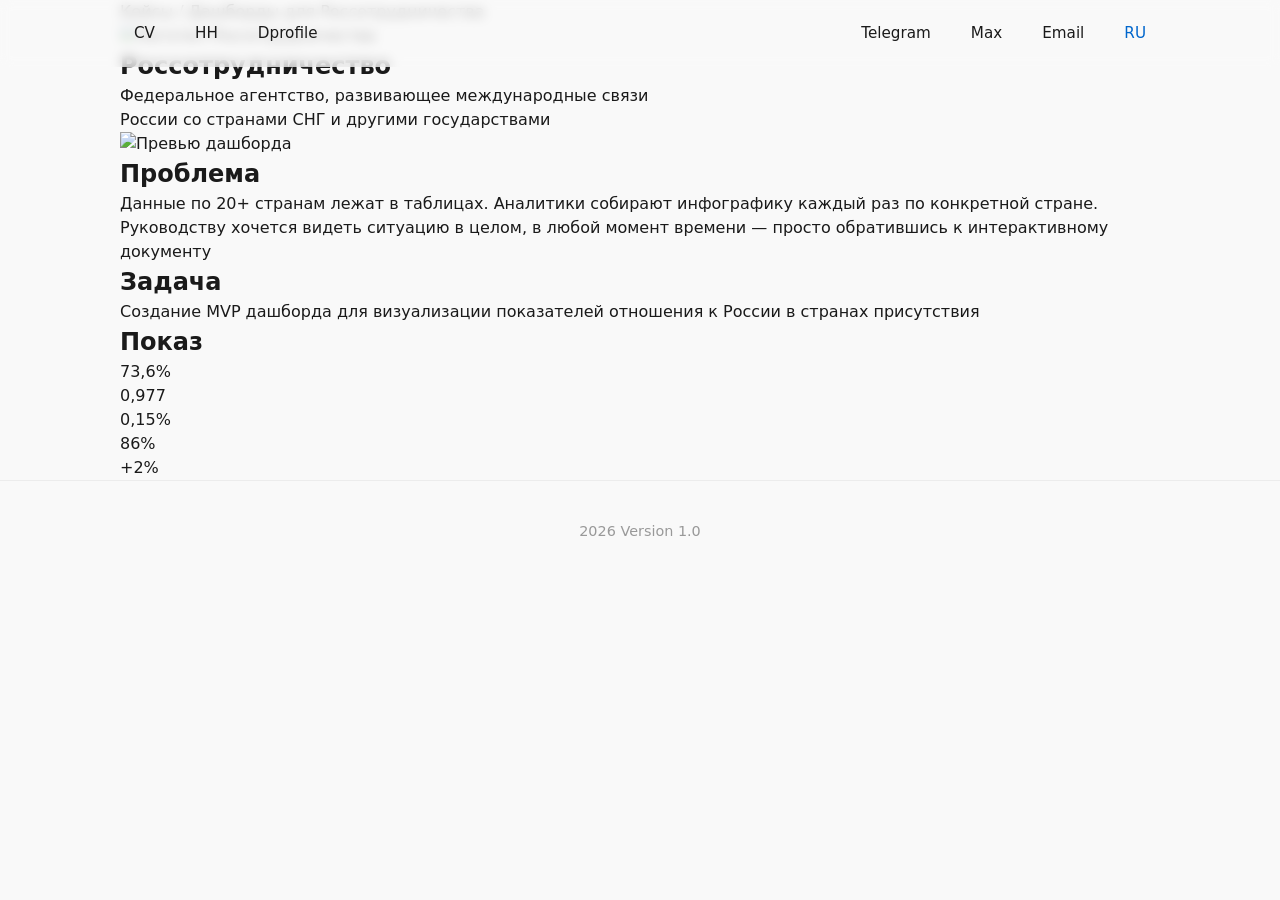
==== case-dashboards.html @ 43d0f0e2 "Add files via upload" ====
<!DOCTYPE html>
<html lang="ru">
<head>
    <meta charset="UTF-8" />
    <meta name="viewport" content="width=device-width, initial-scale=1.0" />
    <title>Дашборды для Россотрудничества · Кейс</title>
    <link rel="stylesheet" href="style.css" />
</head>
<body>

    <!-- ===== HEADER (такой же, как на главной) ===== -->
    <header class="header" id="header">
        <div class="header-inner">
            <div class="header-left">
                <button class="lang-toggle-mobile" id="langToggleMobile">RU</button>
                <nav class="nav-left">
                    <a href="#" class="nav-link" data-action="cv">CV</a>
                    <a href="#" class="nav-link" data-action="hh">HH</a>
                    <a href="#" class="nav-link" data-action="dprofile">Dprofile</a>
                </nav>
            </div>
            <div class="header-right">
                <nav class="nav-right">
                    <a href="#" class="nav-link" data-action="telegram">Telegram</a>
                    <a href="#" class="nav-link" data-action="max">Max</a>
                    <a href="#" class="nav-link" data-action="email">Email</a>
                    <button class="lang-toggle" id="langToggle">RU</button>
                </nav>
                <button class="hamburger" id="hamburger" aria-label="Меню">
                    <img src="images/menu-icon.svg" alt="Открыть меню" />
                </button>
            </div>
        </div>
    </header>

    <!-- ===== МОБИЛЬНОЕ МЕНЮ (копия с главной) ===== -->
    <div class="mobile-menu" id="mobileMenu">
        <div class="mobile-menu-inner">
            <button class="mobile-close" id="mobileClose">
                <img src="images/close-icon.svg" alt="Закрыть меню" />
            </button>
            <nav class="mobile-nav">
                <a href="#" class="mobile-nav-link" data-action="cv">CV</a>
                <a href="#" class="mobile-nav-link" data-action="hh">HH</a>
                <a href="#" class="mobile-nav-link" data-action="dprofile">Dprofile</a>
                <a href="#" class="mobile-nav-link" data-action="telegram">Telegram</a>
                <a href="#" class="mobile-nav-link" data-action="max">Max</a>
                <a href="#" class="mobile-nav-link" data-action="email">Email</a>
            </nav>
        </div>
    </div>

    <!-- ===== ОСНОВНОЙ КОНТЕНТ ===== -->
    <main class="case-main">
        <div class="container">

            <!-- Хлебные крошки -->
            <nav class="breadcrumbs">
                <a href="index.html" class="breadcrumb-link">Кейсы</a>
                <span class="breadcrumb-separator"> / </span>
                <span class="breadcrumb-current">Дашборды для Россотрудничества</span>
            </nav>

            <!-- Блок 1: Россотрудничество (логотип + описание) -->
            <section class="case-block case-block-intro">
                <div class="case-intro-grid">
                    <div class="case-logo">
                        <img src="images/rs-logo.png" alt="Логотип Россотрудничества" />
                    </div>
                    <div class="case-intro-text">
                        <h2 class="case-block-title">Россотрудничество</h2>
                        <p class="case-block-text">
                            Федеральное агентство, развивающее международные связи<br />
                            России со странами СНГ и другими государствами
                        </p>
                    </div>
                </div>
                <div class="case-intro-image">
                    <img src="images/dashboard-preview.png" alt="Превью дашборда" />
                </div>
            </section>

            <!-- Блок 2: Проблема -->
            <section class="case-block">
                <h2 class="case-block-title">Проблема</h2>
                <p class="case-block-text">
                    Данные по 20+ странам лежат в таблицах. Аналитики собирают инфографику каждый раз по конкретной стране.<br />
                    Руководству хочется видеть ситуацию в целом, в любой момент времени — просто обратившись к интерактивному документу
                </p>
            </section>

            <!-- Блок 3: Задача -->
            <section class="case-block">
                <h2 class="case-block-title">Задача</h2>
                <p class="case-block-text">
                    Создание MVP дашборда для визуализации показателей отношения к России в странах присутствия
                </p>
            </section>

            <!-- Блок 4: Показ (цифры) -->
            <section class="case-block case-block-stats">
                <h2 class="case-block-title">Показ</h2>
                <div class="stats-grid">
                    <div class="stat-item">
                        <span class="stat-value">73,6%</span>
                    </div>
                    <div class="stat-item">
                        <span class="stat-value">0,977</span>
                    </div>
                    <div class="stat-item">
                        <span class="stat-value">0,15%</span>
                    </div>
                    <div class="stat-item">
                        <span class="stat-value">86%</span>
                    </div>
                    <div class="stat-item">
                        <span class="stat-value">+2%</span>
                    </div>
                </div>
            </section>

        </div>
    </main>

    <!-- ===== FOOTER (такой же) ===== -->
    <footer class="footer">
        <div class="container">
            <p class="footer-text">2026 Version 1.0</p>
        </div>
    </footer>

    <script src="script.js"></script>
</body>
</html>
---- style.css ----
/* ===== RESET & BASE ===== */
*,
*::before,
*::after {
    margin: 0;
    padding: 0;
    box-sizing: border-box;
}

body {
    font-family: system-ui, -apple-system, 'Segoe UI', Roboto, 'Helvetica Neue', sans-serif;
    background-color: #F9F9F9;
    color: #1a1a1a;
    line-height: 1.5;
}

img {
    display: block;
    max-width: 100%;
    height: auto;
}

a {
    text-decoration: none;
    color: inherit;
}

button {
    background: none;
    border: none;
    cursor: pointer;
    font: inherit;
}

.container {
    max-width: 1440px;
    margin: 0 auto;
    padding: 0 120px;
}

/* ===== HEADER ===== */
.header {
    position: fixed;
    top: 0;
    left: 0;
    right: 0;
    z-index: 1000;
    background: rgba(249, 249, 249, 0.7);
    backdrop-filter: blur(6px);
    -webkit-backdrop-filter: blur(6px);
    padding: 16px 0;
    transition: transform 0.3s ease, background 0.2s;
    transform: translateY(0);
}

.header.hidden {
    transform: translateY(-100%);
}

.header-inner {
    max-width: 1440px;
    margin: 0 auto;
    padding: 0 120px;
    display: flex;
    justify-content: space-between;
    align-items: center;
}

.header-left,
.header-right {
    display: flex;
    align-items: center;
    gap: 32px;
}

/* Убираем brand, оставляем только nav */
.nav-left,
.nav-right {
    display: flex;
    align-items: center;
    gap: 12px;
}

/* Общие стили для ссылок в хедере (и левого, и правого блока) */
.nav-link {
    padding: 6px 14px;
    border-radius: 6px;
    font-size: 0.95rem;
    font-weight: 450;
    color: #1a1a1a;
    transition: background 0.15s ease, color 0.15s ease;
    cursor: pointer;
}

.nav-link:hover {
    background: rgba(0, 0, 0, 0.05);
}

/* Кнопка RU */
.lang-toggle {
    padding: 6px 14px;
    border-radius: 6px;
    font-size: 0.95rem;
    font-weight: 450;
    color: #0066cc;
    transition: color 0.15s ease;
    background: transparent;
}

.lang-toggle:hover {
    color: #000000;
    background: transparent;
}

/* Кнопка RU в левой части – скрыта на десктопе */
.lang-toggle-mobile {
    display: none;
    padding: 6px 14px;
    border-radius: 6px;
    font-size: 0.95rem;
    font-weight: 450;
    color: #0066cc;
    transition: color 0.15s ease;
    background: transparent;
}
.lang-toggle-mobile:hover {
    color: #000000;
    background: transparent;
}

/* Hamburger */
.hamburger {
    display: none;
    flex-direction: column;
    gap: 5px;
    padding: 4px;
    background: transparent;
    border: none;
    cursor: pointer;
}

.hamburger img {
    display: block;
    width: 32px;
    height: 32px;
}

/* ===== MOBILE MENU ===== */
.mobile-menu {
    display: none;
    position: fixed;
    inset: 0;
    z-index: 2000;
    background: #F9F9F9;
    padding: 16px; /* 16px от краёв экрана */
    overflow-y: auto;
    transform: translateX(100%);
    transition: transform 0.35s ease;
}

.mobile-menu.open {
    transform: translateX(0);
}

.mobile-menu-inner {
    display: flex;
    flex-direction: column;
    height: 100%; /* занимаем всю высоту экрана */
}

/* Кнопка закрытия – в правом верхнем углу, на отдельной строке */
.mobile-close {
    align-self: flex-end; /* прижать к правому краю */
    background: none;
    border: none;
    cursor: pointer;
    padding: 0;
    margin-bottom: 20px; /* отступ от меню */
}

.mobile-close img {
    display: block;
    width: 32px;
    height: 32px;
}

.mobile-nav {
    display: flex;
    flex-direction: column;
    align-items: stretch;   /* растягиваем дочерние элементы на всю ширину */
    gap: 8px;               /* уменьшаем расстояние между пунктами */
    width: 100%;            /* занимаем всю доступную ширину */
    flex: 1;
    justify-content: center;
    padding: 0 0 40px 0;
}

.mobile-nav-link {
    display: block;          /* чтобы занимать всю ширину */
    width: 100%;             /* на всю ширину родителя */
    padding: 14px 20px;      /* внутренние отступы для комфортного тапа */
    font-size: 1.6rem;
    font-weight: 450;
    color: #1a1a1a;
    text-align: center;      /* центрируем текст */
    border-radius: 6px;      /* скругление, как в десктопе */
    transition: background 0.15s ease, color 0.15s ease;
    background: transparent;
    border: none;
    cursor: pointer;
    box-sizing: border-box;  /* чтобы padding не выходил за ширину */
}

/* Эффект при нажатии (tap) на мобильных */
.mobile-nav-link:active {
    background: rgba(0, 0, 0, 0.05);  /* тот же цвет, что и ховер */
}

/* Для устройств с мышкой – сохраняем ховер */
.mobile-nav-link:hover {
    background: rgba(0, 0, 0, 0.05);
    color: #1a1a1a;
}

/* ===== HERO ===== */
.hero {
    padding-top: 140px;
    padding-bottom: 60px;
}

.hero-title {
    font-size: 2.8rem;
    font-weight: 600;
    letter-spacing: -0.02em;
    margin-bottom: 24px;
}

.hero-desc {
    font-size: 1.1rem;
    max-width: 780px;
    margin-bottom: 16px;
    color: #2a2a2a;
}

.hero-desc:last-of-type {
    margin-bottom: 0;
}
.hero-container {
    display: flex;
    justify-content: center;
}

.hero-content {
    display: flex;
    flex-direction: column;
    align-items: center;
    text-align: center;
    max-width: 780px;
}

.hero-avatar {
    width: 80px;
    height: 80px;
    border-radius: 10%;
    object-fit: cover;
    margin-bottom: 24px;
    background: #e0e0e0;
}

/* ===== PROJECTS ===== */
.projects {
    padding: 40px 0 60px;
}

.projects-grid {
    display: grid;
    grid-template-columns: repeat(2, 1fr);
    gap: 20px;
}

.project-card {
    background: #F2F2F2;
    border-radius: 20px;
    overflow: hidden;
    transition: transform 0.3s ease, box-shadow 0.3s ease;
    display: flex;
    flex-direction: column;
}

.project-card:hover {
    /* transform: translateY(-8px); */
    /* box-shadow: 0 0 10px rgba(0, 0, 0, 0.15); */
}

.project-card:hover .card-image img {
    transform: scale(1.1);
}

.card-image {
    overflow: hidden;
    background: #e0e0e0;
}

.card-image img {
    width: 100%;
    aspect-ratio: 600 / 340;
    object-fit: cover;
    transition: transform 0.4s ease;
}

.card-body {
    padding: 24px 24px 28px;
    display: flex;
    flex-direction: column;
    flex: 1;
}

.card-tag {
    font-size: 0.8rem;
    text-transform: uppercase;
    letter-spacing: 0.04em;
    color: #666;
    margin-bottom: 8px;
}

.card-title {
    font-size: 1.4rem;
    font-weight: 600;
    margin-bottom: 6px;
    letter-spacing: -0.01em;
}

.card-desc {
    font-size: 1rem;
    color: #333;
    margin-bottom: 12px;
    flex: 1;
}

.card-year {
    font-size: 0.9rem;
    font-weight: 500;
    color: #888;
    margin-top: 4px;
}
.project-card-link {
    display: block;
    text-decoration: none;
    color: inherit;
}

/* ===== FOOTER ===== */
.footer {
    padding: 40px 0 60px;
    border-top: 1px solid rgba(0, 0, 0, 0.05);
}

.footer-text {
    font-size: 0.9rem;
    color: #999;
    text-align: center;
}

/* ============================================================
   BREAKPOINTS
   ============================================================ */

/* 1024px */
@media (max-width: 1024px) {
    .container {
        padding: 0 120px;
    }
    .header-inner {
        padding: 0 120px;
    }
    .projects-grid {
        gap: 20px;
    }
}

/* 768px */
@media (max-width: 768px) {
    .container {
        padding: 0 48px;
    }
    .header-inner {
        padding: 0 48px;
    }
    .projects-grid {
        gap: 20px;
        grid-template-columns: 1fr;
    }

    .nav-left,
    .nav-right {
        display: none;
    }
    .hamburger {
        display: flex;
    }

    .mobile-menu {
        display: block;
    }

    .hero-title {
        font-size: 2.2rem;
    }
    .hero-desc {
        font-size: 1rem;
    }
    /* скрываем навигационные ссылки в левой части */
    .nav-left {
        display: none;
    }
    /* показываем мобильную кнопку RU */
    .lang-toggle-mobile {
        display: inline-block;
    }
    /* скрываем правую кнопку RU (чтобы не дублировалась) */
    .nav-right .lang-toggle {
        display: none;
    }
}

/* 320px */
@media (max-width: 420px) {
    .container {
        padding: 0 16px;
    }
    .header-inner {
        padding: 0 16px;
    }
    .projects-grid {
        gap: 20px;
    }

    .hero {
        padding-top: 120px;
        padding-bottom: 32px;
    }
    .hero-title {
        font-size: 1.8rem;
    }
    .hero-desc {
        font-size: 0.95rem;
    }

    .card-title {
        font-size: 1.2rem;
    }
}

/* >= 1440px → увеличиваем отступы по бокам */
@media (min-width: 1441px) {
    .container {
        padding: 0 160px;
    }
    .header-inner {
        padding: 0 160px;
    }
}
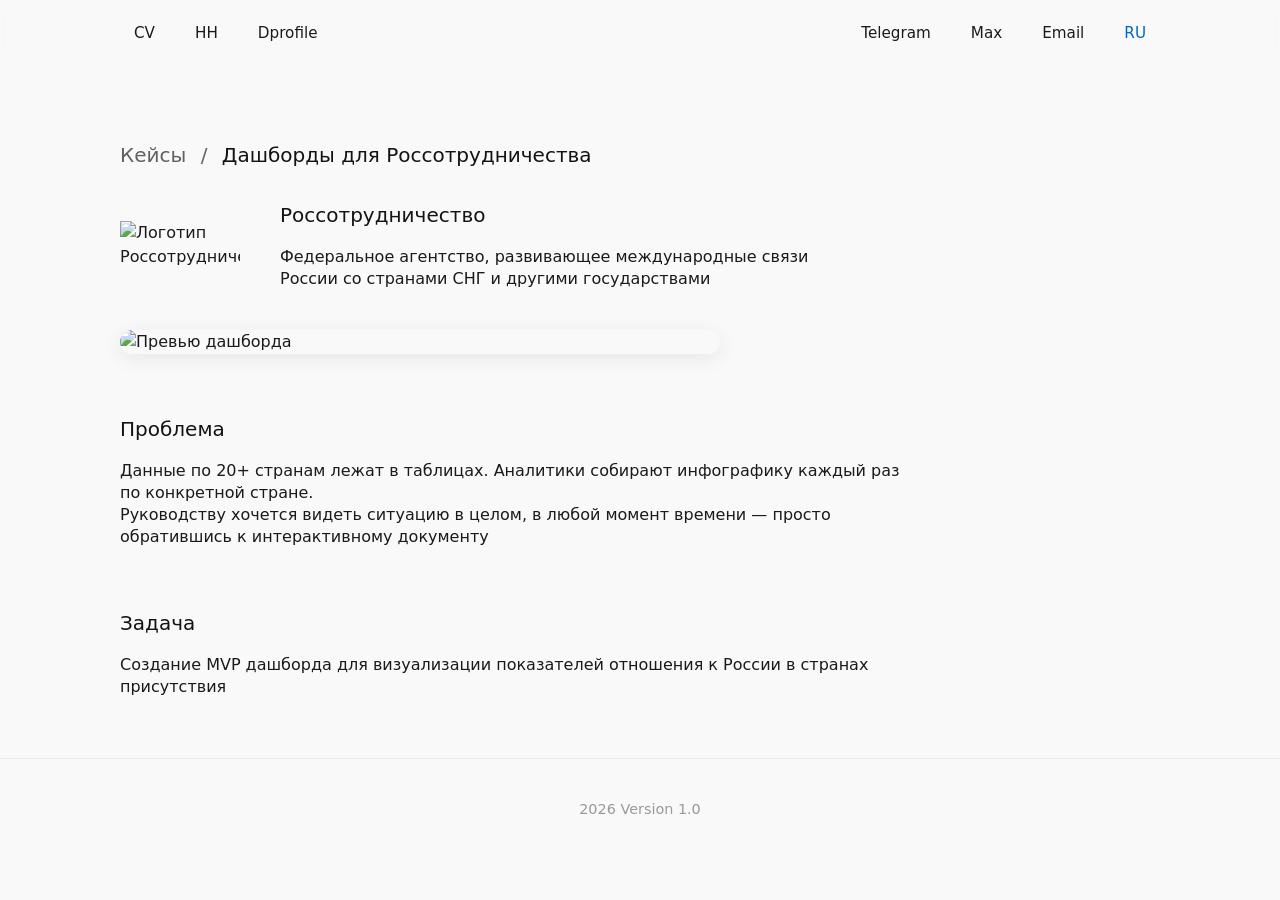
==== commit 788722ec: "Update case-dashboards.html" ====
--- a/case-dashboards.html
+++ b/case-dashboards.html
@@ -96,29 +96,6 @@
                     Создание MVP дашборда для визуализации показателей отношения к России в странах присутствия
                 </p>
             </section>
-
-            <!-- Блок 4: Показ (цифры) -->
-            <section class="case-block case-block-stats">
-                <h2 class="case-block-title">Показ</h2>
-                <div class="stats-grid">
-                    <div class="stat-item">
-                        <span class="stat-value">73,6%</span>
-                    </div>
-                    <div class="stat-item">
-                        <span class="stat-value">0,977</span>
-                    </div>
-                    <div class="stat-item">
-                        <span class="stat-value">0,15%</span>
-                    </div>
-                    <div class="stat-item">
-                        <span class="stat-value">86%</span>
-                    </div>
-                    <div class="stat-item">
-                        <span class="stat-value">+2%</span>
-                    </div>
-                </div>
-            </section>
-
         </div>
     </main>
 
@@ -131,4 +108,4 @@
 
     <script src="script.js"></script>
 </body>
-</html>+</html>
--- a/style.css
+++ b/style.css
@@ -460,3 +460,149 @@
         padding: 0 160px;
     }
 }
+/* ===== СТРАНИЦА КЕЙСА ===== */
+
+/* Хлебные крошки */
+.breadcrumbs {
+    padding: 20px 0 30px;
+    font-size: 20px;
+    color: #616161;
+}
+.breadcrumb-link {
+    color: #616161;
+    text-decoration: none;
+    transition: color 0.2s;
+}
+.breadcrumb-link:hover {
+    color: #141213;
+}
+.breadcrumb-current {
+    color: #141213;
+    font-weight: 500;
+}
+.breadcrumb-separator {
+    margin: 0 8px;
+    color: #616161;
+}
+
+/* Основной контейнер для страницы кейса */
+.case-main {
+    padding-top: 120px;  /* чтобы не перекрывалось хедером */
+    padding-bottom: 60px;
+}
+
+/* Блоки кейса */
+.case-block {
+    margin-bottom: 60px;
+}
+.case-block:last-child {
+    margin-bottom: 0;
+}
+
+.case-block-title {
+    font-size: 20px;
+    font-weight: 500;   /* Medium */
+    margin-bottom: 16px;
+    color: #141213;
+}
+
+.case-block-text {
+    font-size: 16px;
+    line-height: 22px;
+    color: #1a1a1a;
+    max-width: 780px;
+}
+
+/* Блок вступления (Россотрудничество) */
+.case-intro-grid {
+    display: flex;
+    align-items: center;
+    gap: 40px;
+    margin-bottom: 40px;
+}
+.case-logo {
+    flex: 0 0 auto;
+}
+.case-logo img {
+    max-width: 120px;
+    height: auto;
+    display: block;
+}
+.case-intro-text {
+    flex: 1;
+}
+.case-intro-image {
+    margin-top: 20px;
+}
+.case-intro-image img {
+    width: 100%;
+    max-width: 600px;
+    height: auto;
+    border-radius: 12px;
+    box-shadow: 0 4px 20px rgba(0,0,0,0.08);
+}
+
+/* Статистика (Показ) */
+.stats-grid {
+    display: grid;
+    grid-template-columns: repeat(5, 1fr);
+    gap: 20px;
+    margin-top: 10px;
+}
+.stat-item {
+    background: #F2F2F2;
+    border-radius: 12px;
+    padding: 20px 16px;
+    text-align: center;
+}
+.stat-value {
+    font-size: 28px;
+    font-weight: 600;
+    color: #141213;
+}
+
+/* ===== АДАПТИВ ДЛЯ СТРАНИЦЫ КЕЙСА ===== */
+
+@media (max-width: 768px) {
+    .case-main {
+        padding-top: 100px;
+    }
+    .breadcrumbs {
+        font-size: 18px;
+        padding: 16px 0 20px;
+    }
+    .case-intro-grid {
+        flex-direction: column;
+        align-items: flex-start;
+        gap: 20px;
+    }
+    .case-logo img {
+        max-width: 80px;
+    }
+    .stats-grid {
+        grid-template-columns: repeat(3, 1fr);
+        gap: 12px;
+    }
+    .stat-value {
+        font-size: 22px;
+    }
+}
+
+@media (max-width: 420px) {
+    .breadcrumbs {
+        font-size: 16px;
+    }
+    .stats-grid {
+        grid-template-columns: repeat(2, 1fr);
+    }
+    .stat-value {
+        font-size: 20px;
+    }
+    .case-block-title {
+        font-size: 18px;
+    }
+    .case-block-text {
+        font-size: 15px;
+        line-height: 20px;
+    }
+}
